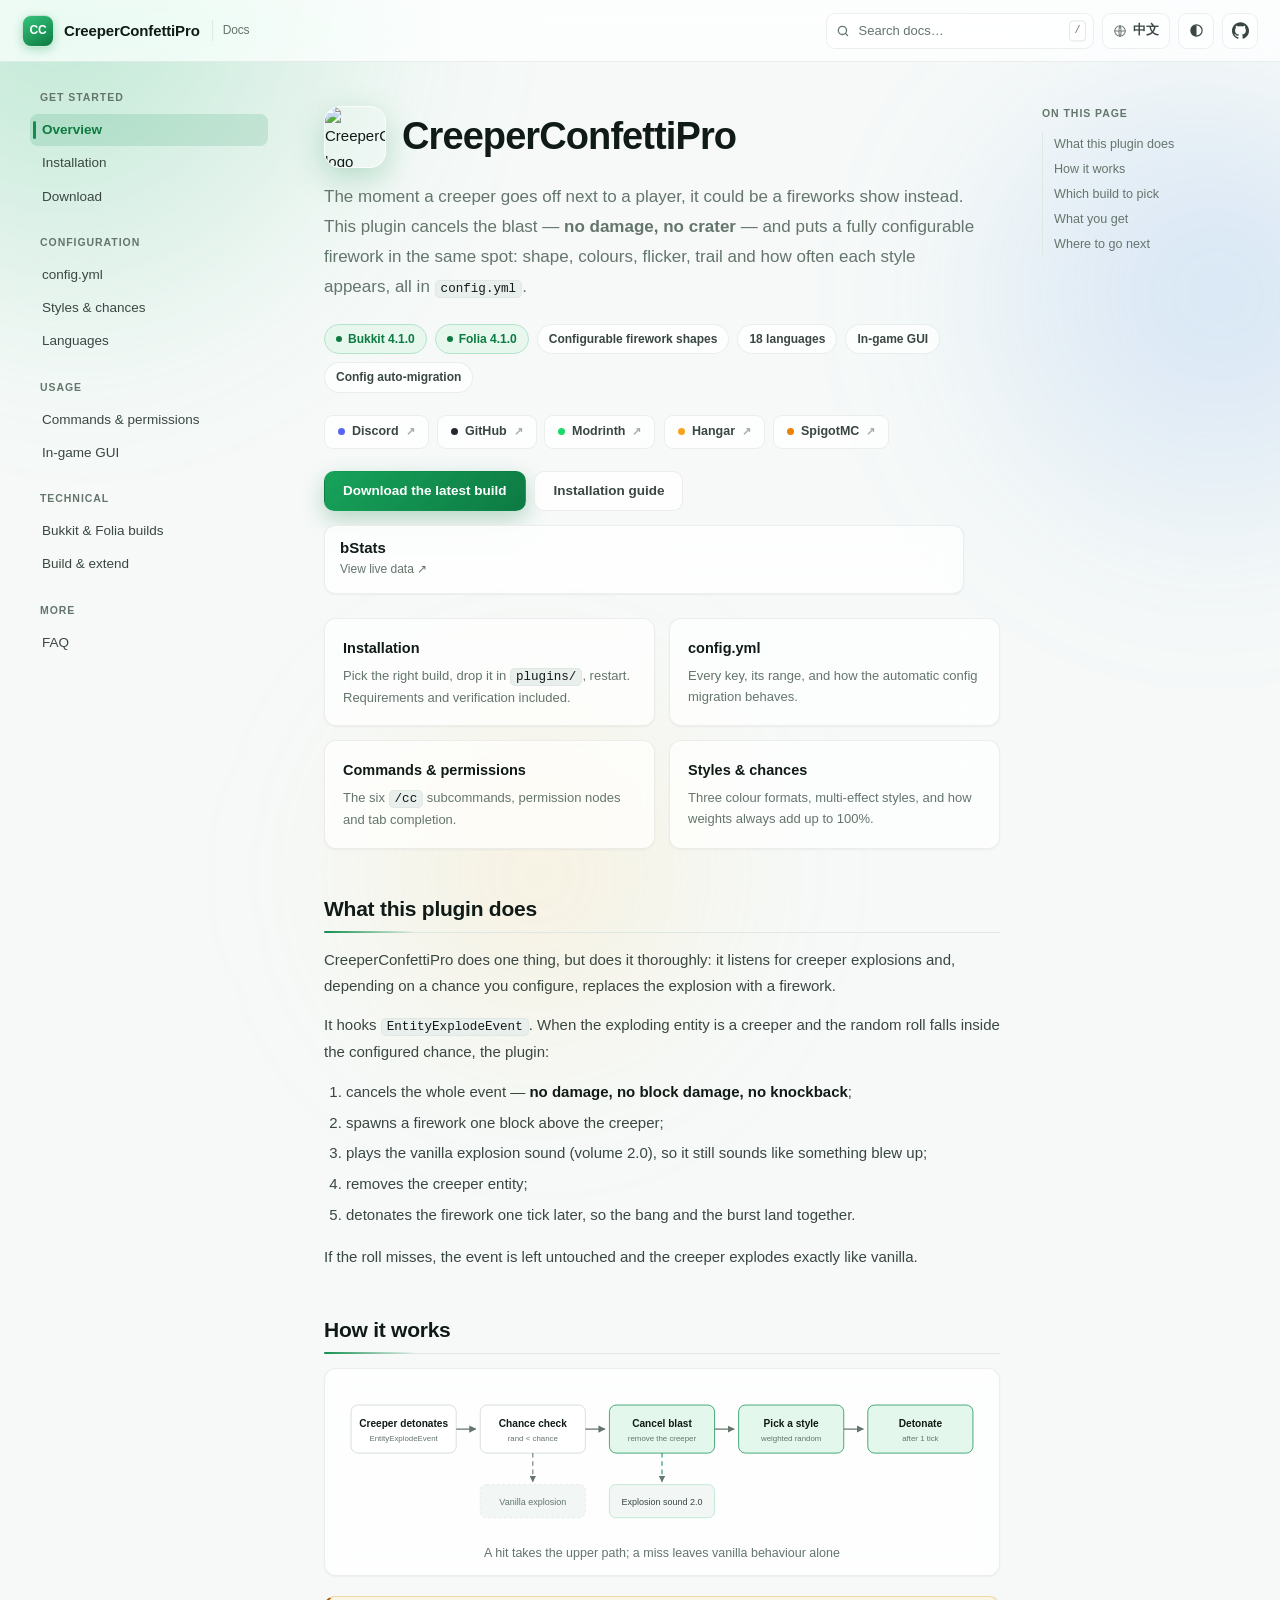
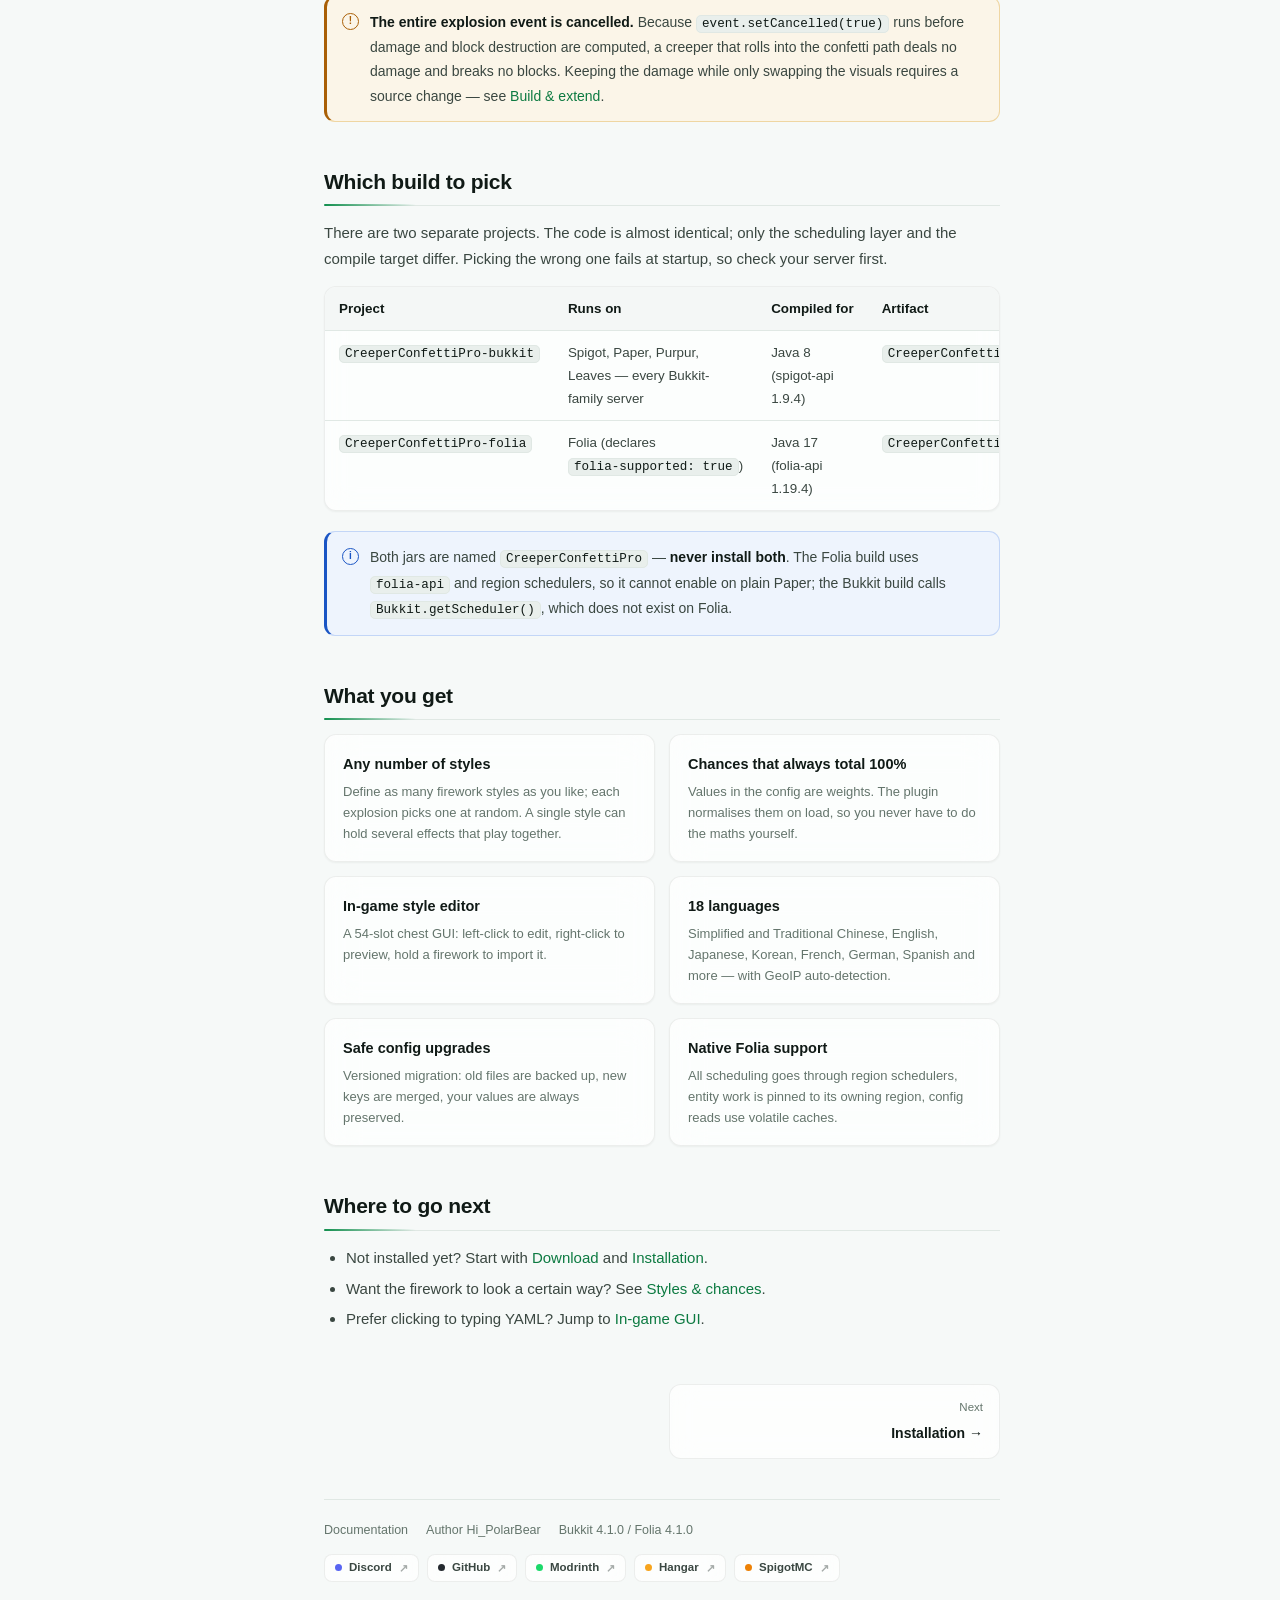
==== site/index.html @ 43a7167c "docs: add project website under site/ and Pages workflow" ====
<!DOCTYPE html>
<html lang="en" data-theme="light">
<head>
<meta charset="UTF-8">
<meta name="viewport" content="width=device-width, initial-scale=1">
<title>Overview · CreeperConfettiPro</title>
<meta name="description" content="CreeperConfettiPro is a Minecraft server plugin that turns creeper explosions into configurable fireworks. Installation, configuration, commands, styles and Folia support.">
<link rel="icon" href="https://cdn.modrinth.com/data/zOtyOPVB/bef4cc1825b9c005b7df620b4ca0ba039c67a660.jpeg">
<link rel="stylesheet" href="assets/site.css">
<script>try{var q=new URLSearchParams(location.search).get("theme");var m=q||localStorage.getItem("cc-theme-mode")||"auto";var d=m==="dark"||(m==="auto"&&matchMedia("(prefers-color-scheme: dark)").matches);document.documentElement.setAttribute("data-theme",d?"dark":"light");}catch(e){}</script>
</head>
<body data-page="index">
<div class="bg-fx"></div>

<header id="topbar"></header>

<div class="shell">
  <aside class="sidebar" id="sidebar"></aside>

  <main class="main">

    <!-- ================= English ================= -->
    <article class="content lang-block" data-lang="en">

      <div class="hero">
        <div class="hero-top">
          <img class="hero-logo" alt="CreeperConfettiPro logo" src="https://cdn.modrinth.com/data/zOtyOPVB/bef4cc1825b9c005b7df620b4ca0ba039c67a660.jpeg">
          <h1>CreeperConfettiPro</h1>
        </div>
        <p class="lead">The moment a creeper goes off next to a player, it could be a fireworks show instead. This plugin cancels the blast — <b>no damage, no crater</b> — and puts a fully configurable firework in the same spot: shape, colours, flicker, trail and how often each style appears, all in <code>config.yml</code>.</p>
      </div>

      <div class="badges">
        <span class="badge green"><span class="dot"></span>Bukkit 4.1.0</span>
        <span class="badge green"><span class="dot"></span>Folia 4.1.0</span>
        <span class="badge">Configurable firework shapes</span>
        <span class="badge">18 languages</span>
        <span class="badge">In-game GUI</span>
        <span class="badge">Config auto-migration</span>
      </div>

      <div class="social-links" data-social="hero"></div>

      <p><a class="btn btn-primary" href="download.html">Download the latest build</a>
      &nbsp;<a class="btn btn-ghost" href="install.html">Installation guide</a></p>

      <div class="stats-strip" data-bstats></div>

      <div class="cards two">
        <a class="card reveal" href="install.html">
          <div class="c-title">Installation</div>
          <div class="c-desc">Pick the right build, drop it in <code>plugins/</code>, restart. Requirements and verification included.</div>
        </a>
        <a class="card reveal" href="config.html">
          <div class="c-title">config.yml</div>
          <div class="c-desc">Every key, its range, and how the automatic config migration behaves.</div>
        </a>
        <a class="card reveal" href="commands.html">
          <div class="c-title">Commands &amp; permissions</div>
          <div class="c-desc">The six <code>/cc</code> subcommands, permission nodes and tab completion.</div>
        </a>
        <a class="card reveal" href="styles.html">
          <div class="c-title">Styles &amp; chances</div>
          <div class="c-desc">Three colour formats, multi-effect styles, and how weights always add up to 100%.</div>
        </a>
      </div>

      <h2 id="what">What this plugin does</h2>

      <p>CreeperConfettiPro does one thing, but does it thoroughly: it listens for creeper explosions and, depending on a chance you configure, replaces the explosion with a firework.</p>

      <p>It hooks <code>EntityExplodeEvent</code>. When the exploding entity is a creeper and the random roll falls inside the configured chance, the plugin:</p>

      <ol>
        <li>cancels the whole event — <strong>no damage, no block damage, no knockback</strong>;</li>
        <li>spawns a firework one block above the creeper;</li>
        <li>plays the vanilla explosion sound (volume 2.0), so it still sounds like something blew up;</li>
        <li>removes the creeper entity;</li>
        <li>detonates the firework one tick later, so the bang and the burst land together.</li>
      </ol>

      <p>If the roll misses, the event is left untouched and the creeper explodes exactly like vanilla.</p>

      <h2 id="flow">How it works</h2>

      <div class="figure reveal">
        <svg viewBox="0 0 860 200" role="img" aria-label="Flow: a creeper explosion becomes a firework">
          <defs>
            <marker id="ar-en" viewBox="0 0 10 10" refX="9" refY="5" markerWidth="6" markerHeight="6" orient="auto-start-reverse">
              <path d="M0,0 L10,5 L0,10 z" fill="var(--muted)"></path>
            </marker>
          </defs>

          <rect x="16" y="24" width="140" height="64" rx="9" fill="var(--bg-elev)" stroke="var(--border-strong)"></rect>
          <text x="86" y="53" text-anchor="middle" font-size="13.5" font-weight="600" fill="var(--text)">Creeper detonates</text>
          <text x="86" y="72" text-anchor="middle" font-size="10.5" fill="var(--muted)">EntityExplodeEvent</text>

          <rect x="188" y="24" width="140" height="64" rx="9" fill="var(--bg-elev)" stroke="var(--border-strong)"></rect>
          <text x="258" y="53" text-anchor="middle" font-size="13.5" font-weight="600" fill="var(--text)">Chance check</text>
          <text x="258" y="72" text-anchor="middle" font-size="10.5" fill="var(--muted)">rand &lt; chance</text>

          <rect x="360" y="24" width="140" height="64" rx="9" fill="var(--accent-soft)" stroke="var(--accent)"></rect>
          <text x="430" y="53" text-anchor="middle" font-size="13.5" font-weight="600" fill="var(--text)">Cancel blast</text>
          <text x="430" y="72" text-anchor="middle" font-size="10.5" fill="var(--muted)">remove the creeper</text>

          <rect x="532" y="24" width="140" height="64" rx="9" fill="var(--accent-soft)" stroke="var(--accent)"></rect>
          <text x="602" y="53" text-anchor="middle" font-size="13.5" font-weight="600" fill="var(--text)">Pick a style</text>
          <text x="602" y="72" text-anchor="middle" font-size="10.5" fill="var(--muted)">weighted random</text>

          <rect x="704" y="24" width="140" height="64" rx="9" fill="var(--accent-soft)" stroke="var(--accent)"></rect>
          <text x="774" y="53" text-anchor="middle" font-size="13.5" font-weight="600" fill="var(--text)">Detonate</text>
          <text x="774" y="72" text-anchor="middle" font-size="10.5" fill="var(--muted)">after 1 tick</text>

          <line x1="156" y1="56" x2="182" y2="56" stroke="var(--muted)" stroke-width="1.6" marker-end="url(#ar-en)"></line>
          <line x1="328" y1="56" x2="354" y2="56" stroke="var(--muted)" stroke-width="1.6" marker-end="url(#ar-en)"></line>
          <line x1="500" y1="56" x2="526" y2="56" stroke="var(--muted)" stroke-width="1.6" marker-end="url(#ar-en)"></line>
          <line x1="672" y1="56" x2="698" y2="56" stroke="var(--muted)" stroke-width="1.6" marker-end="url(#ar-en)"></line>

          <line x1="258" y1="88" x2="258" y2="126" stroke="var(--muted)" stroke-width="1.4" class="flow-dash" marker-end="url(#ar-en)"></line>
          <rect x="188" y="130" width="140" height="44" rx="8" fill="var(--bg-soft)" stroke="var(--border)" stroke-dasharray="4 3"></rect>
          <text x="258" y="157" text-anchor="middle" font-size="12" fill="var(--muted)">Vanilla explosion</text>

          <line x1="430" y1="88" x2="430" y2="126" stroke="var(--accent)" stroke-width="1.4" class="flow-dash" marker-end="url(#ar-en)"></line>
          <rect x="360" y="130" width="140" height="44" rx="8" fill="var(--bg-soft)" stroke="var(--accent-border)"></rect>
          <text x="430" y="157" text-anchor="middle" font-size="12" fill="var(--text-2)">Explosion sound 2.0</text>
        </svg>
        <div class="fig-cap">A hit takes the upper path; a miss leaves vanilla behaviour alone</div>
      </div>

      <div class="callout warn reveal">
        <span class="co-icon">!</span>
        <p><strong>The entire explosion event is cancelled.</strong> Because <code>event.setCancelled(true)</code> runs before damage and block destruction are computed, a creeper that rolls into the confetti path deals no damage and breaks no blocks. Keeping the damage while only swapping the visuals requires a source change — see <a href="build.html#keep-damage">Build &amp; extend</a>.</p>
      </div>

      <h2 id="branch">Which build to pick</h2>

      <p>There are two separate projects. The code is almost identical; only the scheduling layer and the compile target differ. Picking the wrong one fails at startup, so check your server first.</p>

      <div class="table-wrap reveal">
        <table>
          <thead>
            <tr><th>Project</th><th>Runs on</th><th>Compiled for</th><th>Artifact</th></tr>
          </thead>
          <tbody>
            <tr>
              <td><code>CreeperConfettiPro-bukkit</code></td>
              <td>Spigot, Paper, Purpur, Leaves — every Bukkit-family server</td>
              <td>Java 8 (spigot-api 1.9.4)</td>
              <td><code>CreeperConfettiPro-4.1.0-bukkit.jar</code></td>
            </tr>
            <tr>
              <td><code>CreeperConfettiPro-folia</code></td>
              <td>Folia (declares <code>folia-supported: true</code>)</td>
              <td>Java 17 (folia-api 1.19.4)</td>
              <td><code>CreeperConfettiPro-4.1.0-folia.jar</code></td>
            </tr>
          </tbody>
        </table>
      </div>

      <div class="callout note reveal">
        <span class="co-icon">i</span>
        <p>Both jars are named <code>CreeperConfettiPro</code> — <strong>never install both</strong>. The Folia build uses <code>folia-api</code> and region schedulers, so it cannot enable on plain Paper; the Bukkit build calls <code>Bukkit.getScheduler()</code>, which does not exist on Folia.</p>
      </div>

      <h2 id="features">What you get</h2>

      <div class="cards">
        <div class="card reveal">
          <div class="c-title">Any number of styles</div>
          <div class="c-desc">Define as many firework styles as you like; each explosion picks one at random. A single style can hold several effects that play together.</div>
        </div>
        <div class="card reveal">
          <div class="c-title">Chances that always total 100%</div>
          <div class="c-desc">Values in the config are weights. The plugin normalises them on load, so you never have to do the maths yourself.</div>
        </div>
        <div class="card reveal">
          <div class="c-title">In-game style editor</div>
          <div class="c-desc">A 54-slot chest GUI: left-click to edit, right-click to preview, hold a firework to import it.</div>
        </div>
        <div class="card reveal">
          <div class="c-title">18 languages</div>
          <div class="c-desc">Simplified and Traditional Chinese, English, Japanese, Korean, French, German, Spanish and more — with GeoIP auto-detection.</div>
        </div>
        <div class="card reveal">
          <div class="c-title">Safe config upgrades</div>
          <div class="c-desc">Versioned migration: old files are backed up, new keys are merged, your values are always preserved.</div>
        </div>
        <div class="card reveal">
          <div class="c-title">Native Folia support</div>
          <div class="c-desc">All scheduling goes through region schedulers, entity work is pinned to its owning region, config reads use volatile caches.</div>
        </div>
      </div>

      <h2 id="next">Where to go next</h2>

      <ul>
        <li>Not installed yet? Start with <a href="download.html">Download</a> and <a href="install.html">Installation</a>.</li>
        <li>Want the firework to look a certain way? See <a href="styles.html">Styles &amp; chances</a>.</li>
        <li>Prefer clicking to typing YAML? Jump to <a href="gui.html">In-game GUI</a>.</li>
      </ul>

    </article>

    <!-- ================= 中文 ================= -->
    <article class="content lang-block" data-lang="zh">

      <div class="hero">
        <div class="hero-top">
          <img class="hero-logo" alt="CreeperConfettiPro 图标" src="https://cdn.modrinth.com/data/zOtyOPVB/bef4cc1825b9c005b7df620b4ca0ba039c67a660.jpeg">
          <h1>CreeperConfettiPro</h1>
        </div>
        <p class="lead">苦力怕在玩家身边炸开的那一刻，本可以是一场烟花秀。这个插件取消爆炸——<b>没有伤害、没有弹坑</b>——并在同一个位置放出一支完全可配置的烟花：形状、颜色、闪烁、轨迹、每个样式出现的频率，全部写在 <code>config.yml</code> 里。</p>
      </div>

      <div class="badges">
        <span class="badge green"><span class="dot"></span>Bukkit 4.1.0</span>
        <span class="badge green"><span class="dot"></span>Folia 4.1.0</span>
        <span class="badge">烟花形状可配置</span>
        <span class="badge">18 种语言</span>
        <span class="badge">图形化管理界面</span>
        <span class="badge">配置自动迁移</span>
      </div>

      <div class="social-links" data-social="hero"></div>

      <p><a class="btn btn-primary" href="download.html">下载最新版本</a>
      &nbsp;<a class="btn btn-ghost" href="install.html">安装指南</a></p>

      <div class="stats-strip" data-bstats></div>

      <div class="cards two">
        <a class="card reveal" href="install.html">
          <div class="c-title">安装与部署</div>
          <div class="c-desc">选对分支，丢进 <code>plugins/</code>，重启即可。含环境要求与验证方法。</div>
        </a>
        <a class="card reveal" href="config.html">
          <div class="c-title">配置文件</div>
          <div class="c-desc"><code>config.yml</code> 每个字段的含义、取值范围与自动迁移规则。</div>
        </a>
        <a class="card reveal" href="commands.html">
          <div class="c-title">指令与权限</div>
          <div class="c-desc"><code>/cc</code> 的六个子命令、权限节点与 Tab 补全行为。</div>
        </a>
        <a class="card reveal" href="styles.html">
          <div class="c-title">烟花样式与概率</div>
          <div class="c-desc">三种颜色写法、多效果组合，以及概率如何自动凑成 100%。</div>
        </a>
      </div>

      <h2 id="what">这是什么插件</h2>

      <p>CreeperConfettiPro 只做一件事，但把它做得很细：监听苦力怕的爆炸事件，按你配置的概率把「爆炸」替换成「烟花」。</p>

      <p>它监听的是 <code>EntityExplodeEvent</code>。当爆炸实体是苦力怕、并且随机数落在配置的概率区间内时，插件会：</p>

      <ol>
        <li>取消整个爆炸事件——<strong>没有伤害、没有方块破坏、没有击退</strong>；</li>
        <li>在苦力怕头顶一格的位置生成一支烟花；</li>
        <li>播放一次原版的爆炸音效（音量 2.0），保留「炸了」的听觉反馈；</li>
        <li>移除苦力怕实体；</li>
        <li>延迟 1 tick 后引爆烟花，让爆炸声与烟花几乎同时出现。</li>
      </ol>

      <p>如果随机数没有命中，事件不做任何处理，苦力怕就是一次普通的原版爆炸。</p>

      <h2 id="flow">工作流程</h2>

      <div class="figure reveal">
        <svg viewBox="0 0 860 200" role="img" aria-label="苦力怕爆炸转烟花流程图">
          <defs>
            <marker id="ar-zh" viewBox="0 0 10 10" refX="9" refY="5" markerWidth="6" markerHeight="6" orient="auto-start-reverse">
              <path d="M0,0 L10,5 L0,10 z" fill="var(--muted)"></path>
            </marker>
          </defs>

          <rect x="16" y="24" width="140" height="64" rx="9" fill="var(--bg-elev)" stroke="var(--border-strong)"></rect>
          <text x="86" y="53" text-anchor="middle" font-size="13.5" font-weight="600" fill="var(--text)">苦力怕引爆</text>
          <text x="86" y="72" text-anchor="middle" font-size="10.5" fill="var(--muted)">EntityExplodeEvent</text>

          <rect x="188" y="24" width="140" height="64" rx="9" fill="var(--bg-elev)" stroke="var(--border-strong)"></rect>
          <text x="258" y="53" text-anchor="middle" font-size="13.5" font-weight="600" fill="var(--text)">概率判定</text>
          <text x="258" y="72" text-anchor="middle" font-size="10.5" fill="var(--muted)">rand &lt; chance</text>

          <rect x="360" y="24" width="140" height="64" rx="9" fill="var(--accent-soft)" stroke="var(--accent)"></rect>
          <text x="430" y="53" text-anchor="middle" font-size="13.5" font-weight="600" fill="var(--text)">取消爆炸</text>
          <text x="430" y="72" text-anchor="middle" font-size="10.5" fill="var(--muted)">移除苦力怕实体</text>

          <rect x="532" y="24" width="140" height="64" rx="9" fill="var(--accent-soft)" stroke="var(--accent)"></rect>
          <text x="602" y="53" text-anchor="middle" font-size="13.5" font-weight="600" fill="var(--text)">抽选样式</text>
          <text x="602" y="72" text-anchor="middle" font-size="10.5" fill="var(--muted)">按权重随机</text>

          <rect x="704" y="24" width="140" height="64" rx="9" fill="var(--accent-soft)" stroke="var(--accent)"></rect>
          <text x="774" y="53" text-anchor="middle" font-size="13.5" font-weight="600" fill="var(--text)">引爆烟花</text>
          <text x="774" y="72" text-anchor="middle" font-size="10.5" fill="var(--muted)">延迟 1 tick</text>

          <line x1="156" y1="56" x2="182" y2="56" stroke="var(--muted)" stroke-width="1.6" marker-end="url(#ar-zh)"></line>
          <line x1="328" y1="56" x2="354" y2="56" stroke="var(--muted)" stroke-width="1.6" marker-end="url(#ar-zh)"></line>
          <line x1="500" y1="56" x2="526" y2="56" stroke="var(--muted)" stroke-width="1.6" marker-end="url(#ar-zh)"></line>
          <line x1="672" y1="56" x2="698" y2="56" stroke="var(--muted)" stroke-width="1.6" marker-end="url(#ar-zh)"></line>

          <line x1="258" y1="88" x2="258" y2="126" stroke="var(--muted)" stroke-width="1.4" class="flow-dash" marker-end="url(#ar-zh)"></line>
          <rect x="188" y="130" width="140" height="44" rx="8" fill="var(--bg-soft)" stroke="var(--border)" stroke-dasharray="4 3"></rect>
          <text x="258" y="157" text-anchor="middle" font-size="12" fill="var(--muted)">保持原版爆炸</text>

          <line x1="430" y1="88" x2="430" y2="126" stroke="var(--accent)" stroke-width="1.4" class="flow-dash" marker-end="url(#ar-zh)"></line>
          <rect x="360" y="130" width="140" height="44" rx="8" fill="var(--bg-soft)" stroke="var(--accent-border)"></rect>
          <text x="430" y="157" text-anchor="middle" font-size="12" fill="var(--text-2)">爆炸音效 2.0</text>
        </svg>
        <div class="fig-cap">命中概率走上面一条路径；未命中则维持原版行为</div>
      </div>

      <div class="callout warn reveal">
        <span class="co-icon">!</span>
        <p><strong>取消的是整个爆炸事件。</strong>因为 <code>event.setCancelled(true)</code> 在伤害与方块破坏计算之前生效，所以命中概率时苦力怕不会造成任何伤害，也不会点燃方块。如果你想保留伤害只换掉视觉效果，需要改动源码，见 <a href="build.html#keep-damage">构建与二次开发</a>。</p>
      </div>

      <h2 id="branch">两个分支怎么选</h2>

      <p>仓库里有两个独立项目，代码几乎完全一致，差别只在调度方式与编译目标。选错了会在启动时直接报错，所以先确认服务端类型。</p>

      <div class="table-wrap reveal">
        <table>
          <thead>
            <tr><th>项目</th><th>适用服务端</th><th>编译目标</th><th>产物</th></tr>
          </thead>
          <tbody>
            <tr>
              <td><code>CreeperConfettiPro-bukkit</code></td>
              <td>Spigot、Paper、Purpur、Leaves 等所有 Bukkit 系服务端</td>
              <td>Java 8（spigot-api 1.9.4）</td>
              <td><code>CreeperConfettiPro-4.1.0-bukkit.jar</code></td>
            </tr>
            <tr>
              <td><code>CreeperConfettiPro-folia</code></td>
              <td>Folia（声明 <code>folia-supported: true</code>）</td>
              <td>Java 17（folia-api 1.19.4）</td>
              <td><code>CreeperConfettiPro-4.1.0-folia.jar</code></td>
            </tr>
          </tbody>
        </table>
      </div>

      <div class="callout note reveal">
        <span class="co-icon">i</span>
        <p>两个 jar 的插件名都叫 <code>CreeperConfettiPro</code>，<strong>不要同时装</strong>。Folia 分支使用了 <code>folia-api</code> 与区域调度器，在普通 Paper 上会因为找不到相关类而无法启用；Bukkit 分支在 Folia 上则会因为 <code>Bukkit.getScheduler()</code> 不存在而失败。</p>
      </div>

      <h2 id="features">功能一览</h2>

      <div class="cards">
        <div class="card reveal">
          <div class="c-title">任意数量的样式</div>
          <div class="c-desc">配置文件里想写几种写几种，每次爆炸随机抽一种。每个样式还能塞入多个烟花效果同时播放。</div>
        </div>
        <div class="card reveal">
          <div class="c-title">概率自动凑整</div>
          <div class="c-desc">各样式写的是「权重」，插件加载时自动归一化，保证概率之和恒为 100%，改完不用自己算。</div>
        </div>
        <div class="card reveal">
          <div class="c-title">游戏内样式编辑</div>
          <div class="c-desc">54 格箱子界面：左键编辑、右键预览、手持烟花直接入库，无需改配置文件。</div>
        </div>
        <div class="card reveal">
          <div class="c-title">18 种语言</div>
          <div class="c-desc">内置简繁中文、英日韩法德西等语言包，<code>language: auto</code> 时通过 GeoIP 自动匹配服务器地区。</div>
        </div>
        <div class="card reveal">
          <div class="c-title">配置平滑升级</div>
          <div class="c-desc">带版本号的配置迁移：升级时自动备份旧文件、合并新增字段，并保留你填过的所有值。</div>
        </div>
        <div class="card reveal">
          <div class="c-title">Folia 原生支持</div>
          <div class="c-desc">所有调度走区域调度器，实体操作锁定所属区域，配置读取走 volatile 缓存，不碰主线程假设。</div>
        </div>
      </div>

      <h2 id="next">下一步</h2>

      <ul>
        <li>还没装？从 <a href="download.html">下载</a> 和 <a href="install.html">安装与部署</a> 开始。</li>
        <li>想让烟花长成你想要的样子？看 <a href="styles.html">烟花样式与概率</a>。</li>
        <li>不想碰配置文件？直接看 <a href="gui.html">图形界面</a>。</li>
      </ul>

    </article>

    <nav class="pager" id="pager"></nav>

    <footer class="foot" id="foot"></footer>
  </main>

  <aside class="toc" id="toc"></aside>
</div>

<script src="assets/i18n.js"></script>
<script src="assets/nav.js"></script>
<script src="assets/app.js"></script>
</body>
</html>
---- site/assets/site.css ----
/* ==========================================================================
   CreeperConfettiPro Wiki — 样式表 / Stylesheet
   毛玻璃 + 极光背景 + 动效 / Glassmorphism, aurora backdrop, motion
   ========================================================================== */

:root {
  color-scheme: light;

  --bg: #f6f9f8;
  --bg-elev: #ffffff;
  --bg-soft: #f2f6f4;
  --bg-soft-2: #e9efec;
  --border: #e0e8e4;
  --border-strong: #cbd6d0;
  --text: #101a16;
  --text-2: #3a4741;
  --muted: #64756c;

  --accent: #128f4e;
  --accent-strong: #0c7a41;
  --accent-soft: #e4f7ec;
  --accent-border: #b3e3c9;

  --warn: #a95f06;
  --warn-soft: #fdf4e3;
  --warn-border: #efd6a3;
  --danger: #ad2318;
  --danger-soft: #fdeeed;
  --danger-border: #f2c4bf;
  --info: #1a55c4;
  --info-soft: #ecf2fe;
  --info-border: #c3d6f7;

  --code-bg: #0d1720;
  --code-text: #e7eef6;

  --glass: rgba(255, 255, 255, .72);
  --glass-strong: rgba(255, 255, 255, .88);
  --glass-border: rgba(255, 255, 255, .75);
  --glass-ring: rgba(16, 32, 26, .07);

  --shadow-sm: 0 1px 2px rgba(14, 30, 24, .05);
  --shadow-md: 0 12px 34px rgba(14, 40, 30, .10);
  --shadow-lg: 0 26px 60px rgba(14, 40, 30, .14);

  --blob-1: rgba(47, 190, 120, .30);
  --blob-2: rgba(80, 150, 235, .22);
  --blob-3: rgba(250, 200, 90, .20);

  --radius: 12px;
  --topbar-h: 62px;
  --ease: cubic-bezier(.22, .68, .28, 1);

  --font: -apple-system, BlinkMacSystemFont, "Segoe UI", "PingFang SC",
          "Hiragino Sans GB", "Microsoft YaHei", "Noto Sans SC", sans-serif;
  --mono: "JetBrains Mono", "SFMono-Regular", Consolas, "Liberation Mono", Menlo, monospace;
}

[data-theme="dark"] {
  color-scheme: dark;

  --bg: #080f13;
  --bg-elev: #0e171d;
  --bg-soft: #121c22;
  --bg-soft-2: #18242b;
  --border: #22303a;
  --border-strong: #31424e;
  --text: #e9f1f4;
  --text-2: #bccbd2;
  --muted: #8397a1;

  --accent: #46d38c;
  --accent-strong: #6ee6a6;
  --accent-soft: #12301f;
  --accent-border: #2b5c3f;

  --warn: #efb15c;
  --warn-soft: #2a2114;
  --warn-border: #4c3a1d;
  --danger: #f08a80;
  --danger-soft: #2c1917;
  --danger-border: #54302c;
  --info: #7fb0f8;
  --info-soft: #15223a;
  --info-border: #2a4066;

  --code-bg: #060c11;
  --code-text: #dde7f1;

  --glass: rgba(14, 22, 28, .62);
  --glass-strong: rgba(12, 20, 26, .84);
  --glass-border: rgba(255, 255, 255, .07);
  --glass-ring: rgba(255, 255, 255, .05);

  --shadow-sm: 0 1px 2px rgba(0, 0, 0, .4);
  --shadow-md: 0 14px 40px rgba(0, 0, 0, .45);
  --shadow-lg: 0 30px 70px rgba(0, 0, 0, .55);

  --blob-1: rgba(38, 180, 118, .26);
  --blob-2: rgba(52, 110, 210, .24);
  --blob-3: rgba(190, 120, 40, .14);
}

* { box-sizing: border-box; }

html {
  scroll-behavior: smooth;
  scroll-padding-top: calc(var(--topbar-h) + 18px);
  -webkit-tap-highlight-color: transparent;
}

body {
  margin: 0;
  background: var(--bg);
  color: var(--text);
  font-family: var(--font);
  font-size: 15px;
  line-height: 1.72;
  -webkit-font-smoothing: antialiased;
  overflow-x: hidden;
  transition: background .4s var(--ease), color .4s var(--ease);
}

/* ---------- 极光背景 / aurora backdrop ---------- */
body::before,
body::after {
  content: "";
  position: fixed;
  z-index: -1;
  border-radius: 50%;
  filter: blur(70px);
  pointer-events: none;
  will-change: transform;
}
body::before {
  width: 46vw;
  height: 46vw;
  top: -14vw;
  left: -10vw;
  background: radial-gradient(circle at 30% 30%, var(--blob-1), transparent 70%);
  animation: drift1 26s ease-in-out infinite alternate;
}
body::after {
  width: 42vw;
  height: 42vw;
  top: 6vw;
  right: -12vw;
  background: radial-gradient(circle at 60% 40%, var(--blob-2), transparent 70%);
  animation: drift2 32s ease-in-out infinite alternate;
}
.bg-fx {
  position: fixed;
  z-index: -1;
  width: 36vw;
  height: 36vw;
  bottom: -16vw;
  left: 24vw;
  border-radius: 50%;
  filter: blur(80px);
  background: radial-gradient(circle at 50% 50%, var(--blob-3), transparent 70%);
  pointer-events: none;
  animation: drift3 38s ease-in-out infinite alternate;
}
@keyframes drift1 { to { transform: translate3d(6vw, 4vw, 0) scale(1.12); } }
@keyframes drift2 { to { transform: translate3d(-5vw, 6vw, 0) scale(1.08); } }
@keyframes drift3 { to { transform: translate3d(-6vw, -5vw, 0) scale(1.15); } }

a { color: var(--accent-strong); text-decoration: none; }
a:hover { text-decoration: underline; }

/* ---------- 顶栏 / topbar ---------- */
.topbar {
  position: sticky;
  top: 0;
  z-index: 60;
  height: var(--topbar-h);
  display: flex;
  align-items: center;
  gap: 14px;
  padding: 0 22px;
  background: var(--glass);
  backdrop-filter: blur(20px) saturate(180%);
  -webkit-backdrop-filter: blur(20px) saturate(180%);
  border-bottom: 1px solid var(--glass-ring);
  transition: box-shadow .3s var(--ease), background .3s var(--ease);
}
.topbar.scrolled {
  background: var(--glass-strong);
  box-shadow: 0 6px 26px rgba(10, 30, 22, .08);
}
[data-theme="dark"] .topbar.scrolled { box-shadow: 0 6px 26px rgba(0, 0, 0, .5); }

.brand {
  display: flex;
  align-items: center;
  gap: 10px;
  color: var(--text);
  font-weight: 700;
  font-size: 15px;
  letter-spacing: -.01em;
  white-space: nowrap;
}
.brand:hover { text-decoration: none; }

.brand-mark {
  width: 32px;
  height: 32px;
  border-radius: 9px;
  object-fit: cover;
  display: block;
  box-shadow: 0 3px 10px rgba(18, 143, 78, .28);
  border: 1px solid var(--glass-border);
  transition: transform .4s var(--ease), box-shadow .4s var(--ease);
}
.brand:hover .brand-mark { transform: rotate(-6deg) scale(1.06); }

.brand-sub {
  color: var(--muted);
  font-weight: 500;
  font-size: 12px;
  padding-left: 10px;
  margin-left: 2px;
  border-left: 1px solid var(--border);
}

.topbar-right { margin-left: auto; display: flex; align-items: center; gap: 8px; }

.search { position: relative; width: 268px; }
.search input {
  width: 100%;
  height: 36px;
  padding: 0 34px 0 32px;
  border: 1px solid var(--glass-ring);
  border-radius: 9px;
  background: color-mix(in srgb, var(--bg-elev) 55%, transparent);
  color: var(--text);
  font-family: inherit;
  font-size: 13px;
  outline: none;
  transition: border-color .2s, box-shadow .2s, background .2s;
}
.search input::placeholder { color: var(--muted); }
.search input:focus {
  border-color: var(--accent);
  background: var(--bg-elev);
  box-shadow: 0 0 0 3px var(--accent-soft);
}
.search-icon {
  position: absolute;
  left: 10px;
  top: 50%;
  transform: translateY(-50%);
  color: var(--muted);
  pointer-events: none;
  display: flex;
}
.search kbd {
  position: absolute;
  right: 8px;
  top: 50%;
  transform: translateY(-50%);
  font-family: var(--mono);
  font-size: 10px;
  color: var(--muted);
  border: 1px solid var(--border);
  border-radius: 4px;
  padding: 1px 4px;
  background: var(--bg-elev);
}

.search-results {
  position: absolute;
  top: calc(100% + 8px);
  left: 0;
  right: 0;
  max-height: 380px;
  overflow: auto;
  background: var(--glass-strong);
  backdrop-filter: blur(24px) saturate(180%);
  -webkit-backdrop-filter: blur(24px) saturate(180%);
  border: 1px solid var(--glass-border);
  border-radius: 12px;
  box-shadow: var(--shadow-lg);
  padding: 6px;
  display: none;
  transform-origin: top center;
}
.search-results.open { display: block; animation: pop .18s var(--ease); }
@keyframes pop { from { opacity: 0; transform: translateY(-6px) scale(.98); } }

.search-results a {
  display: block;
  padding: 7px 10px;
  border-radius: 7px;
  color: var(--text);
  font-size: 13px;
  transition: background .12s;
}
.search-results a:hover, .search-results a.active {
  background: var(--accent-soft);
  text-decoration: none;
}
.search-results .r-title { font-weight: 600; }
.search-results .r-meta { color: var(--muted); font-size: 11.5px; }
.search-results .r-empty { padding: 14px 10px; color: var(--muted); font-size: 13px; }

.iconbtn {
  width: 36px;
  height: 36px;
  display: grid;
  place-items: center;
  border: 1px solid var(--glass-ring);
  border-radius: 9px;
  background: color-mix(in srgb, var(--bg-elev) 55%, transparent);
  color: var(--text-2);
  cursor: pointer;
  transition: background .2s, border-color .2s, color .2s, transform .2s var(--ease);
  position: relative;
}
.iconbtn:hover {
  background: var(--bg-elev);
  border-color: var(--border-strong);
  color: var(--text);
  transform: translateY(-1px);
}
.iconbtn:active { transform: scale(.94); }

.langbtn {
  width: auto;
  min-width: 36px;
  padding: 0 10px;
  display: flex;
  align-items: center;
  justify-content: center;
  gap: 6px;
  font-family: inherit;
  font-size: 12.5px;
  font-weight: 700;
  letter-spacing: .02em;
}
.langbtn svg { opacity: .7; }

/* GitHub 图标按钮 / GitHub icon button */
.ghbtn { text-decoration: none; }
.ghbtn:hover { text-decoration: none; }
.ghbtn svg { transition: transform .3s var(--ease); }
.ghbtn:hover svg { transform: scale(1.12) rotate(-5deg); }

.menu-btn { display: none; }

/* ---------- 布局 / layout ---------- */
.shell {
  display: grid;
  grid-template-columns: 252px minmax(0, 1fr) 208px;
  gap: 42px;
  max-width: 1400px;
  margin: 0 auto;
  padding: 0 30px;
  align-items: start;
}

.sidebar {
  position: sticky;
  top: var(--topbar-h);
  max-height: calc(100vh - var(--topbar-h));
  overflow-y: auto;
  padding: 26px 14px 40px 0;
  scrollbar-width: thin;
}
.sidebar::-webkit-scrollbar { width: 6px; }
.sidebar::-webkit-scrollbar-thumb { background: var(--border-strong); border-radius: 3px; }

.nav-group { margin-bottom: 20px; }
.nav-group-title {
  font-size: 10.5px;
  font-weight: 750;
  letter-spacing: .09em;
  color: var(--muted);
  text-transform: uppercase;
  padding: 0 10px 7px;
}
.nav a {
  position: relative;
  display: block;
  padding: 6px 12px;
  margin: 1px 0;
  border-radius: 8px;
  color: var(--text-2);
  font-size: 13.5px;
  line-height: 1.5;
  transition: background .18s, color .18s, padding-left .18s var(--ease);
}
.nav a::before {
  content: "";
  position: absolute;
  left: 3px;
  top: 50%;
  width: 3px;
  height: 0;
  border-radius: 2px;
  background: var(--accent);
  transform: translateY(-50%);
  transition: height .22s var(--ease);
}
.nav a:hover {
  background: color-mix(in srgb, var(--accent) 8%, transparent);
  color: var(--text);
  text-decoration: none;
  padding-left: 16px;
}
.nav a:hover::before { height: 12px; }
.nav a.active {
  background: color-mix(in srgb, var(--accent) 14%, transparent);
  color: var(--accent-strong);
  font-weight: 650;
}
[data-theme="dark"] .nav a.active { color: var(--accent); background: rgba(70, 211, 140, .12); }
.nav a.active::before { height: 18px; }

.main { min-width: 0; padding: 34px 0 72px; }
.content { max-width: 848px; }

/* 语言块切换 */
.lang-block { animation: langIn .38s var(--ease); }
@keyframes langIn { from { opacity: 0; transform: translateY(8px); } }

/* ---------- 排版 / typography ---------- */
h1 {
  font-size: 31px;
  line-height: 1.24;
  letter-spacing: -.024em;
  font-weight: 750;
  margin: 0 0 12px;
}
h2 {
  font-size: 21px;
  line-height: 1.35;
  letter-spacing: -.012em;
  font-weight: 720;
  margin: 46px 0 14px;
  padding-bottom: 9px;
  border-bottom: 1px solid var(--border);
  scroll-margin-top: calc(var(--topbar-h) + 16px);
  position: relative;
}
h2::after {
  content: "";
  position: absolute;
  left: 0;
  bottom: -1px;
  height: 2px;
  width: 0;
  background: linear-gradient(90deg, var(--accent), transparent);
  border-radius: 2px;
  transition: width .8s var(--ease);
}
h2.in::after { width: 92px; }
h3 {
  font-size: 16.5px;
  font-weight: 680;
  margin: 28px 0 10px;
  scroll-margin-top: calc(var(--topbar-h) + 16px);
}
h4 { font-size: 14.5px; font-weight: 680; margin: 20px 0 8px; color: var(--text-2); }

p { margin: 0 0 14px; color: var(--text-2); }
.lead, .content > p:first-of-type {
  font-size: 16px;
  color: var(--muted);
  line-height: 1.76;
}
ul, ol { margin: 0 0 16px; padding-left: 22px; color: var(--text-2); }
li { margin: 5px 0; }
li > ul, li > ol { margin: 5px 0; }
strong { color: var(--text); font-weight: 680; }
hr { border: 0; border-top: 1px solid var(--border); margin: 32px 0; }

.anchor-link {
  opacity: 0;
  margin-left: 8px;
  font-size: 14px;
  color: var(--muted);
  text-decoration: none;
  transition: opacity .18s;
}
h2:hover .anchor-link, h3:hover .anchor-link { opacity: 1; }

/* ---------- 代码 / code ---------- */
code {
  font-family: var(--mono);
  font-size: 12.6px;
  background: var(--bg-soft-2);
  border: 1px solid var(--border);
  border-radius: 5px;
  padding: 1px 5px;
  color: var(--text);
  white-space: nowrap;
}
pre {
  position: relative;
  background: var(--code-bg);
  color: var(--code-text);
  border-radius: var(--radius);
  padding: 16px 18px;
  overflow-x: auto;
  margin: 0 0 18px;
  font-size: 12.8px;
  line-height: 1.66;
  border: 1px solid rgba(255, 255, 255, .06);
  box-shadow: var(--shadow-sm);
}
pre code {
  background: none;
  border: 0;
  padding: 0;
  color: inherit;
  font-size: inherit;
  white-space: pre;
}
pre::-webkit-scrollbar { height: 8px; }
pre::-webkit-scrollbar-thumb { background: #2b3a4d; border-radius: 4px; }

.copy-btn {
  position: absolute;
  top: 8px;
  right: 8px;
  height: 26px;
  padding: 0 9px;
  font-size: 11.5px;
  font-family: var(--font);
  color: #9fb0c4;
  background: rgba(255, 255, 255, .07);
  border: 1px solid rgba(255, 255, 255, .13);
  border-radius: 6px;
  cursor: pointer;
  opacity: 0;
  transform: translateY(-3px);
  transition: opacity .18s, transform .18s, color .18s, background .18s;
}
pre:hover .copy-btn { opacity: 1; transform: none; }
.copy-btn:hover { color: #fff; background: rgba(255, 255, 255, .14); }
.copy-btn.done { color: #6ee0a4; border-color: #2b5c3d; }

.tok-c { color: #7d8fa5; font-style: italic; }
.tok-k { color: #7ee787; }
.tok-s { color: #ffab70; }
.tok-n { color: #79c0ff; }

/* ---------- 表格 / tables ---------- */
.table-wrap {
  border: 1px solid var(--glass-ring);
  border-radius: var(--radius);
  overflow: auto;
  margin: 0 0 20px;
  background: var(--glass);
  backdrop-filter: blur(14px) saturate(150%);
  -webkit-backdrop-filter: blur(14px) saturate(150%);
  box-shadow: var(--shadow-sm);
}
table { width: 100%; border-collapse: collapse; font-size: 13.4px; }
thead th {
  text-align: left;
  font-weight: 680;
  color: var(--text);
  background: color-mix(in srgb, var(--bg-soft) 80%, transparent);
  padding: 10px 14px;
  border-bottom: 1px solid var(--border);
  white-space: nowrap;
}
tbody td {
  padding: 10px 14px;
  border-bottom: 1px solid var(--border);
  color: var(--text-2);
  vertical-align: top;
}
tbody tr:last-child td { border-bottom: 0; }
tbody tr { transition: background .15s; }
tbody tr:hover { background: color-mix(in srgb, var(--accent) 5%, transparent); }
td code, th code { white-space: nowrap; }

/* ---------- 提示块 / callouts ---------- */
.callout {
  display: flex;
  gap: 11px;
  padding: 13px 15px;
  border-radius: 11px;
  border: 1px solid var(--border);
  border-left: 3px solid var(--border-strong);
  background: var(--bg-soft);
  margin: 0 0 18px;
  font-size: 14px;
}
.callout p { margin: 0; color: var(--text-2); }
.callout p + p { margin-top: 8px; }
.callout .co-icon {
  width: 17px;
  height: 17px;
  border-radius: 50%;
  border: 1px solid currentColor;
  display: inline-grid;
  place-items: center;
  font-size: 10px;
  font-weight: 750;
  line-height: 1;
  margin-top: 3px;
  flex: 0 0 auto;
}
.callout strong { color: var(--text); }
.callout.note { background: color-mix(in srgb, var(--info-soft) 78%, transparent); border-color: var(--info-border); border-left-color: var(--info); }
.callout.tip { background: color-mix(in srgb, var(--accent-soft) 78%, transparent); border-color: var(--accent-border); border-left-color: var(--accent); }
.callout.warn { background: color-mix(in srgb, var(--warn-soft) 78%, transparent); border-color: var(--warn-border); border-left-color: var(--warn); }
.callout.danger { background: color-mix(in srgb, var(--danger-soft) 78%, transparent); border-color: var(--danger-border); border-left-color: var(--danger); }
.callout.note .co-icon { color: var(--info); }
.callout.tip .co-icon { color: var(--accent); }
.callout.warn .co-icon { color: var(--warn); }
.callout.danger .co-icon { color: var(--danger); }

/* ---------- 徽章 / badges ---------- */
.badges { display: flex; flex-wrap: wrap; gap: 8px; margin: 0 0 22px; }
.badge {
  display: inline-flex;
  align-items: center;
  gap: 6px;
  font-size: 12px;
  font-weight: 600;
  padding: 4px 11px;
  border-radius: 999px;
  border: 1px solid var(--glass-ring);
  background: var(--glass);
  backdrop-filter: blur(10px);
  -webkit-backdrop-filter: blur(10px);
  color: var(--text-2);
  transition: transform .25s var(--ease), border-color .25s, box-shadow .25s;
}
.badge:hover { transform: translateY(-2px); box-shadow: var(--shadow-sm); }
.badge.green { background: color-mix(in srgb, var(--accent-soft) 85%, transparent); border-color: var(--accent-border); color: var(--accent-strong); }
[data-theme="dark"] .badge.green { color: var(--accent); }
.badge .dot {
  width: 6px; height: 6px; border-radius: 50%;
  background: currentColor;
  animation: pulse 2.4s ease-out infinite;
}
@keyframes pulse {
  0% { box-shadow: 0 0 0 0 color-mix(in srgb, currentColor 55%, transparent); }
  70% { box-shadow: 0 0 0 6px transparent; }
  100% { box-shadow: 0 0 0 0 transparent; }
}

/* ---------- 卡片 / cards ---------- */
.cards {
  display: grid;
  grid-template-columns: repeat(auto-fit, minmax(232px, 1fr));
  gap: 14px;
  margin: 0 0 20px;
}
.cards.two { grid-template-columns: repeat(2, minmax(0, 1fr)); }
.card {
  position: relative;
  display: block;
  padding: 17px 18px;
  border: 1px solid var(--glass-ring);
  border-radius: var(--radius);
  background: var(--glass);
  backdrop-filter: blur(16px) saturate(160%);
  -webkit-backdrop-filter: blur(16px) saturate(160%);
  color: inherit;
  overflow: hidden;
  box-shadow: var(--shadow-sm);
  transition: border-color .25s, box-shadow .3s var(--ease), transform .3s var(--ease);
}
.card::after {
  content: "";
  position: absolute;
  inset: 0;
  background: radial-gradient(420px circle at var(--mx, 50%) var(--my, 0%), color-mix(in srgb, var(--accent) 12%, transparent), transparent 60%);
  opacity: 0;
  transition: opacity .3s;
  pointer-events: none;
}
.card:hover::after { opacity: 1; }
a.card:hover {
  text-decoration: none;
  border-color: var(--accent-border);
  box-shadow: var(--shadow-md);
  transform: translateY(-3px);
}
.card .c-title {
  font-weight: 680;
  font-size: 14.5px;
  color: var(--text);
  margin-bottom: 4px;
  display: flex;
  align-items: center;
  gap: 7px;
}
.card .c-desc { font-size: 13px; color: var(--muted); line-height: 1.62; }

/* ---------- 首页 hero ---------- */
.hero { padding: 10px 0 8px; }
.hero-top { display: flex; align-items: center; gap: 16px; margin-bottom: 14px; }
.hero-logo {
  width: 62px;
  height: 62px;
  border-radius: 16px;
  object-fit: cover;
  border: 1px solid var(--glass-border);
  box-shadow: 0 10px 30px rgba(18, 143, 78, .25);
  animation: floaty 6s ease-in-out infinite;
}
@keyframes floaty {
  0%, 100% { transform: translateY(0); }
  50% { transform: translateY(-6px); }
}
.hero h1 { font-size: 38px; margin: 0; }
.hero .lead { font-size: 17px; max-width: 660px; }
.hero .lead b { white-space: nowrap; }

/* ---------- 步骤 / steps ---------- */
.steps { counter-reset: step; list-style: none; padding: 0; margin: 0 0 20px; }
.steps > li {
  position: relative;
  padding: 0 0 20px 40px;
  border-left: 1px solid var(--border);
  margin-left: 13px;
}
.steps > li:last-child { border-left-color: transparent; padding-bottom: 0; }
.steps > li::before {
  counter-increment: step;
  content: counter(step);
  position: absolute;
  left: -13px;
  top: -1px;
  width: 26px;
  height: 26px;
  display: grid;
  place-items: center;
  border-radius: 50%;
  background: var(--accent-soft);
  border: 1px solid var(--accent-border);
  color: var(--accent-strong);
  font-size: 12.5px;
  font-weight: 750;
  transition: transform .3s var(--ease), box-shadow .3s;
}
.steps > li:hover::before { transform: scale(1.12); box-shadow: 0 0 0 4px color-mix(in srgb, var(--accent) 12%, transparent); }
[data-theme="dark"] .steps > li::before { color: var(--accent); }
.steps .s-title { font-weight: 680; color: var(--text); margin-bottom: 4px; }

/* ---------- 目录 / TOC ---------- */
.toc {
  position: sticky;
  top: var(--topbar-h);
  max-height: calc(100vh - var(--topbar-h));
  overflow-y: auto;
  padding: 42px 0 40px;
  font-size: 12.6px;
}
.toc-title {
  font-size: 10.5px;
  font-weight: 750;
  letter-spacing: .09em;
  text-transform: uppercase;
  color: var(--muted);
  margin-bottom: 10px;
}
.toc ul { list-style: none; margin: 0; padding: 0 0 0 10px; border-left: 1px solid var(--border); }
.toc li { margin: 0; }
.toc a {
  display: block;
  padding: 3px 0 3px 10px;
  margin-left: -11px;
  border-left: 2px solid transparent;
  color: var(--muted);
  line-height: 1.5;
  transition: color .18s, border-color .18s, padding-left .18s;
}
.toc a:hover { color: var(--text); text-decoration: none; padding-left: 14px; }
.toc a.active { color: var(--accent-strong); border-left-color: var(--accent); font-weight: 650; }
[data-theme="dark"] .toc a.active { color: var(--accent); }
.toc .lv3 { padding-left: 22px; font-size: 12px; }

/* ---------- 翻页 / pager ---------- */
.pager {
  display: grid;
  grid-template-columns: 1fr 1fr;
  gap: 14px;
  margin: 52px 0 0;
  max-width: 848px;
}
.pager a {
  display: block;
  padding: 13px 16px;
  border: 1px solid var(--glass-ring);
  border-radius: var(--radius);
  background: var(--glass);
  backdrop-filter: blur(14px);
  -webkit-backdrop-filter: blur(14px);
  transition: border-color .22s, background .22s, transform .22s var(--ease), box-shadow .22s;
}
.pager a:hover {
  border-color: var(--accent-border);
  background: var(--glass-strong);
  text-decoration: none;
  transform: translateY(-2px);
  box-shadow: var(--shadow-md);
}
.pager .p-label { font-size: 11.5px; color: var(--muted); margin-bottom: 3px; }
.pager .p-title { font-weight: 650; color: var(--text); font-size: 14px; }
.pager .next { text-align: right; }
.pager .next:only-child { grid-column: 2; }

.foot {
  max-width: 848px;
  margin-top: 40px;
  padding-top: 20px;
  border-top: 1px solid var(--border);
  font-size: 12.5px;
  color: var(--muted);
  display: flex;
  flex-wrap: wrap;
  gap: 8px 18px;
}

/* ---------- 流程图 / figure ---------- */
.figure {
  border: 1px solid var(--glass-ring);
  border-radius: var(--radius);
  background: var(--glass);
  backdrop-filter: blur(14px);
  -webkit-backdrop-filter: blur(14px);
  padding: 18px 14px 10px;
  margin: 0 0 20px;
  overflow-x: auto;
  box-shadow: var(--shadow-sm);
}
.figure svg { display: block; width: 100%; height: auto; min-width: 560px; }
.figure .fig-cap { font-size: 12.5px; color: var(--muted); text-align: center; margin-top: 6px; }

.flow-dash {
  stroke-dasharray: 6 5;
  animation: dashmove 1.6s linear infinite;
}
@keyframes dashmove { to { stroke-dashoffset: -22; } }

/* ---------- GUI 示意图 / inventory schematic ---------- */
.gui-window {
  width: fit-content;
  max-width: 100%;
  margin: 0 auto 10px;
  padding: 10px 12px 14px;
  border: 1px solid var(--border);
  border-radius: 12px;
  background: color-mix(in srgb, var(--bg-elev) 78%, transparent);
  backdrop-filter: blur(14px);
  -webkit-backdrop-filter: blur(14px);
  box-shadow: var(--shadow-md);
  overflow-x: auto;
}
.gui-title {
  text-align: center;
  font-size: 12.5px;
  font-weight: 650;
  color: var(--muted);
  padding: 2px 0 10px;
  letter-spacing: .01em;
}
.gui-grid {
  display: grid;
  grid-template-columns: repeat(9, 46px);
  grid-auto-rows: 46px;
  gap: 4px;
  justify-content: center;
}
.gslot {
  display: grid;
  place-items: center;
  border-radius: 5px;
  border: 1px solid var(--border);
  background: var(--bg-soft-2);
  color: var(--text-2);
  font-size: 9.5px;
  line-height: 1.1;
  text-align: center;
  padding: 2px;
  transition: transform .18s var(--ease), box-shadow .18s;
}
.gslot:hover { transform: translateY(-2px); box-shadow: var(--shadow-sm); }
.gslot.style {
  background: color-mix(in srgb, var(--accent) 9%, var(--bg-elev));
  border-color: color-mix(in srgb, var(--accent) 22%, var(--border));
}
.gslot.style::after {
  content: "";
  width: 16px;
  height: 16px;
  background: color-mix(in srgb, var(--accent) 72%, transparent);
  clip-path: polygon(50% 0%, 58% 42%, 100% 50%, 58% 58%, 50% 100%, 42% 58%, 0% 50%, 42% 42%);
}
.gslot.filler {
  background: color-mix(in srgb, var(--bg-soft-2) 55%, transparent);
  border-color: var(--border);
}
.gslot.act {
  background: color-mix(in srgb, var(--accent) 14%, var(--bg-elev));
  border-color: var(--accent-border);
  color: var(--accent-strong);
  font-weight: 650;
}
[data-theme="dark"] .gslot.act { color: var(--accent); }
.gslot.num {
  background: var(--bg-elev);
  border-color: var(--border-strong);
  color: var(--muted);
  font-family: var(--mono);
  font-size: 9.5px;
}
.gui-cap { text-align: center; font-size: 12.5px; color: var(--muted); margin: 0 0 22px; }

/* ---------- bStats 数据条 / live stats ---------- */
.stats-strip {
  display: grid;
  grid-template-columns: repeat(auto-fit, minmax(148px, 1fr));
  gap: 10px;
  margin: 0 0 24px;
  max-width: 640px;
}
.stat-card {
  padding: 13px 15px;
  border: 1px solid var(--glass-ring);
  border-radius: 11px;
  background: var(--glass);
  backdrop-filter: blur(14px);
  -webkit-backdrop-filter: blur(14px);
  box-shadow: var(--shadow-sm);
  transition: transform .22s var(--ease), border-color .22s, box-shadow .22s;
}
.stat-card:hover {
  transform: translateY(-2px);
  box-shadow: var(--shadow-md);
  border-color: var(--accent-border);
}
a.stat-link { text-decoration: none; }
a.stat-link:hover { text-decoration: none; }
.stat-num {
  display: flex;
  align-items: baseline;
  gap: 7px;
  font-size: 24px;
  font-weight: 750;
  letter-spacing: -.02em;
  color: var(--text);
  font-variant-numeric: tabular-nums;
  line-height: 1.15;
}
.stat-num.small { font-size: 15px; font-weight: 700; letter-spacing: 0; }
.stat-label { font-size: 12px; color: var(--muted); margin-top: 3px; }
.stat-delta { font-size: 11.5px; font-weight: 650; letter-spacing: 0; }
.stat-delta.up { color: #16a34a; }
.stat-delta.down { color: #dc2626; }
[data-theme="dark"] .stat-delta.up { color: #4ade80; }
[data-theme="dark"] .stat-delta.down { color: #f87171; }

/* ---------- 平台入口 / platform links ---------- */
.social-links {
  display: flex;
  flex-wrap: wrap;
  gap: 8px;
  margin: 2px 0 22px;
}
.link-pill {
  display: inline-flex;
  align-items: center;
  gap: 7px;
  height: 34px;
  padding: 0 13px;
  border-radius: 9px;
  border: 1px solid var(--glass-ring);
  background: var(--glass);
  backdrop-filter: blur(12px);
  -webkit-backdrop-filter: blur(12px);
  color: var(--text-2);
  font-size: 12.5px;
  font-weight: 600;
  transition: transform .2s var(--ease), border-color .2s, box-shadow .2s, color .2s;
}
.link-pill:hover {
  text-decoration: none;
  color: var(--text);
  border-color: var(--accent-border);
  transform: translateY(-2px);
  box-shadow: var(--shadow-md);
}
.lp-dot { width: 7px; height: 7px; border-radius: 50%; background: var(--muted); flex: 0 0 auto; }
.lp-arrow { opacity: .45; font-size: 11px; transition: transform .2s var(--ease), opacity .2s; }
.link-pill:hover .lp-arrow { opacity: 1; transform: translate(1px, -1px); }
.link-pill.discord .lp-dot { background: #5865f2; }
.link-pill.github .lp-dot { background: #24292f; }
.link-pill.modrinth .lp-dot { background: #1bd96a; }
.link-pill.hangar .lp-dot { background: #f7a41d; }
.link-pill.spigot .lp-dot { background: #ed8106; }
[data-theme="dark"] .link-pill.github .lp-dot { background: #e6edf3; }
.link-pill.sm { height: 28px; padding: 0 10px; font-size: 11.5px; border-radius: 8px; }
.foot-social { display: flex; flex-wrap: wrap; gap: 8px; width: 100%; margin-top: 4px; }


/* ---------- 按钮 / buttons ---------- */
.btn {
  display: inline-flex;
  align-items: center;
  justify-content: center;
  gap: 8px;
  height: 40px;
  padding: 0 18px;
  border-radius: 10px;
  border: 1px solid var(--border-strong);
  background: var(--bg-elev);
  color: var(--text);
  font-family: inherit;
  font-size: 13.5px;
  font-weight: 650;
  cursor: pointer;
  transition: transform .2s var(--ease), box-shadow .25s, background .25s, border-color .25s;
}
.btn:hover { text-decoration: none; transform: translateY(-2px); box-shadow: var(--shadow-md); }
.btn:active { transform: translateY(0) scale(.98); }
.btn-primary {
  background: linear-gradient(135deg, #17a35a, #0d7a43);
  border-color: transparent;
  color: #fff;
  box-shadow: 0 8px 22px rgba(15, 122, 66, .28);
}
.btn-primary:hover { box-shadow: 0 14px 32px rgba(15, 122, 66, .38); }
.btn-ghost { background: var(--glass); border-color: var(--glass-ring); color: var(--text-2); }
.btn[disabled], .btn.disabled { opacity: .5; pointer-events: none; }

/* ---------- 下载页 / download ---------- */
.dl-meta {
  display: flex;
  flex-wrap: wrap;
  gap: 8px 18px;
  align-items: center;
  font-size: 12.5px;
  color: var(--muted);
  margin: 0 0 22px;
  min-height: 24px;
}
.dl-meta .pill {
  display: inline-flex;
  align-items: center;
  gap: 6px;
  padding: 3px 10px;
  border-radius: 999px;
  border: 1px solid var(--accent-border);
  background: var(--accent-soft);
  color: var(--accent-strong);
  font-weight: 650;
  font-size: 12px;
}
[data-theme="dark"] .dl-meta .pill { color: var(--accent); }

.dl-grid {
  display: grid;
  grid-template-columns: repeat(auto-fit, minmax(280px, 1fr));
  gap: 16px;
  margin: 0 0 22px;
}
.dl-card {
  position: relative;
  display: flex;
  flex-direction: column;
  gap: 12px;
  padding: 20px;
  border-radius: 14px;
  border: 1px solid var(--glass-ring);
  background: var(--glass);
  backdrop-filter: blur(18px) saturate(160%);
  -webkit-backdrop-filter: blur(18px) saturate(160%);
  box-shadow: var(--shadow-sm);
  transition: transform .3s var(--ease), box-shadow .3s var(--ease), border-color .3s;
  overflow: hidden;
}
.dl-card::before {
  content: "";
  position: absolute;
  inset: 0 0 auto 0;
  height: 3px;
  background: linear-gradient(90deg, var(--accent), #5bb8ff);
  opacity: .85;
}
.dl-card:hover { transform: translateY(-3px); box-shadow: var(--shadow-md); border-color: var(--accent-border); }
.dl-card h3 { margin: 2px 0 0; font-size: 17px; }
.dl-card .dl-sub { font-size: 12.5px; color: var(--muted); margin: 0; }
.dl-card .dl-file {
  font-family: var(--mono);
  font-size: 12px;
  color: var(--text-2);
  background: var(--bg-soft-2);
  border: 1px solid var(--border);
  border-radius: 7px;
  padding: 7px 10px;
  word-break: break-all;
}
.dl-stats { display: flex; gap: 16px; font-size: 12px; color: var(--muted); }
.dl-stats b { color: var(--text); font-weight: 650; }
.dl-card .btn { margin-top: auto; width: 100%; }

.dl-skeleton {
  height: 200px;
  border-radius: 14px;
  border: 1px solid var(--glass-ring);
  background: linear-gradient(100deg, var(--bg-soft) 20%, var(--bg-soft-2) 40%, var(--bg-soft) 60%);
  background-size: 220% 100%;
  animation: shimmer 1.5s linear infinite;
}
@keyframes shimmer { to { background-position: -120% 0; } }

.dl-note { font-size: 12.5px; color: var(--muted); }
.dl-error {
  border: 1px solid var(--warn-border);
  background: var(--warn-soft);
  border-radius: var(--radius);
  padding: 16px 18px;
  margin: 0 0 20px;
}
.dl-error p { margin: 0 0 10px; color: var(--text-2); font-size: 13.5px; }

.release-notes {
  margin-top: 8px;
  padding: 18px 20px;
  border: 1px solid var(--glass-ring);
  border-radius: var(--radius);
  background: var(--glass);
  backdrop-filter: blur(14px);
  -webkit-backdrop-filter: blur(14px);
  font-size: 13.5px;
  color: var(--text-2);
  line-height: 1.72;
}
.release-notes:empty { display: none; }
.release-notes > *:first-child { margin-top: 0; }
.release-notes > *:last-child { margin-bottom: 0; }
.release-notes h3,
.release-notes h4,
.release-notes h5,
.release-notes h6 {
  color: var(--text);
  font-weight: 700;
  line-height: 1.35;
  border: 0;
  padding: 0;
  margin: 22px 0 8px;
  scroll-margin-top: 0;
}
.release-notes h3 { font-size: 17px; }
.release-notes h4 { font-size: 15.5px; }
.release-notes h5 { font-size: 14.5px; }
.release-notes h6 { font-size: 13.5px; }
.release-notes h3::after,
.release-notes h4::after { display: none; }
.release-notes p { margin: 0 0 10px; color: var(--text-2); }
.release-notes ul,
.release-notes ol { margin: 0 0 12px; padding-left: 20px; }
.release-notes li { margin: 3px 0; }
.release-notes hr {
  border: 0;
  border-top: 1px solid var(--border);
  margin: 20px 0;
}
.release-notes blockquote {
  margin: 0 0 12px;
  padding: 8px 14px;
  border-left: 3px solid var(--accent-border);
  background: color-mix(in srgb, var(--accent-soft) 55%, transparent);
  border-radius: 0 8px 8px 0;
  color: var(--text-2);
  font-size: 13px;
}
.release-notes blockquote p { margin: 0; }
.release-notes table {
  width: 100%;
  border-collapse: collapse;
  font-size: 12.8px;
  margin: 0 0 14px;
  border: 1px solid var(--border);
  border-radius: 8px;
  overflow: hidden;
}
.release-notes thead th {
  background: var(--bg-soft);
  padding: 7px 10px;
  border-bottom: 1px solid var(--border);
  white-space: normal;
}
.release-notes tbody td {
  padding: 7px 10px;
  border-bottom: 1px solid var(--border);
  color: var(--text-2);
}
.release-notes tbody tr:last-child td { border-bottom: 0; }
.release-notes pre {
  background: var(--code-bg);
  border-radius: 9px;
  padding: 12px 14px;
  font-size: 12.2px;
  margin: 0 0 14px;
}
.release-notes pre code { font-size: inherit; background: none; border: 0; padding: 0; white-space: pre; }
.release-notes code { font-size: 12px; }

/* ---------- 滚动进场 / scroll reveal ---------- */
.reveal {
  opacity: 0;
  transform: translateY(16px);
  transition: opacity .65s var(--ease), transform .65s var(--ease);
  transition-delay: var(--d, 0ms);
}
.reveal.in { opacity: 1; transform: none; }

/* ---------- 主题切换圆形扩散 / view transition ---------- */
::view-transition-old(root),
::view-transition-new(root) {
  animation: none;
  mix-blend-mode: normal;
}
::view-transition-new(root) { z-index: 9999; }
::view-transition-old(root) { z-index: 1; }

/* ---------- 移动端 / responsive ---------- */
@media (max-width: 1279px) {
  .shell { grid-template-columns: 234px minmax(0, 1fr); gap: 30px; }
  .toc { display: none; }
}
@media (max-width: 899px) {
  .shell { grid-template-columns: minmax(0, 1fr); padding: 0 18px; gap: 0; }
  .sidebar {
    position: fixed;
    top: var(--topbar-h);
    left: 0;
    bottom: 0;
    width: 272px;
    max-height: none;
    background: var(--glass-strong);
    backdrop-filter: blur(24px) saturate(180%);
    -webkit-backdrop-filter: blur(24px) saturate(180%);
    border-right: 1px solid var(--glass-border);
    padding: 20px 16px 40px;
    transform: translateX(-102%);
    transition: transform .28s var(--ease);
    z-index: 55;
    box-shadow: var(--shadow-lg);
  }
  .sidebar.open { transform: translateX(0); }
  .menu-btn { display: grid; }
  .main { padding: 26px 0 56px; }
  .search { width: 150px; }
  .search kbd { display: none; }
  .brand-sub { display: none; }
  .hero h1 { font-size: 28px; }
  .hero-logo { width: 50px; height: 50px; border-radius: 13px; }
  h1 { font-size: 25px; }
  h2 { font-size: 19px; margin-top: 34px; }
  .pager { grid-template-columns: 1fr; }
  .pager .next { grid-column: 1; text-align: left; }
  .cards.two { grid-template-columns: 1fr; }
}
@media (max-width: 600px) {
  .topbar { padding: 0 12px; gap: 8px; }
  .search { display: none; }
  .topbar-right { gap: 6px; }
  .langbtn span { display: none; }
  .langbtn { width: 36px; padding: 0; }
}

.overlay {
  display: none;
  position: fixed;
  inset: var(--topbar-h) 0 0;
  background: rgba(8, 18, 14, .42);
  z-index: 50;
  opacity: 0;
  transition: opacity .25s;
}
.overlay.show { display: block; opacity: 1; }
@media (min-width: 900px) { .overlay { display: none !important; } }

::selection { background: color-mix(in srgb, var(--accent) 22%, transparent); color: var(--text); }

/* ---------- 降级 / fallbacks ---------- */
@supports not ((backdrop-filter: blur(1px)) or (-webkit-backdrop-filter: blur(1px))) {
  .topbar, .search-results, .card, .callout, .table-wrap, .figure, .pager a,
  .badge, .dl-card, .gui-grid, .release-notes, .sidebar {
    background: var(--bg-elev);
  }
}

@media (prefers-reduced-motion: reduce) {
  html { scroll-behavior: auto; }
  *, *::before, *::after {
    animation-duration: .001ms !important;
    animation-iteration-count: 1 !important;
    transition-duration: .001ms !important;
  }
  .reveal { opacity: 1; transform: none; }
}

/* 小圆点 / small dot */
.badge-dot {
  width: 6px;
  height: 6px;
  border-radius: 50%;
  background: currentColor;
  display: inline-block;
  animation: pulse 2.4s ease-out infinite;
}
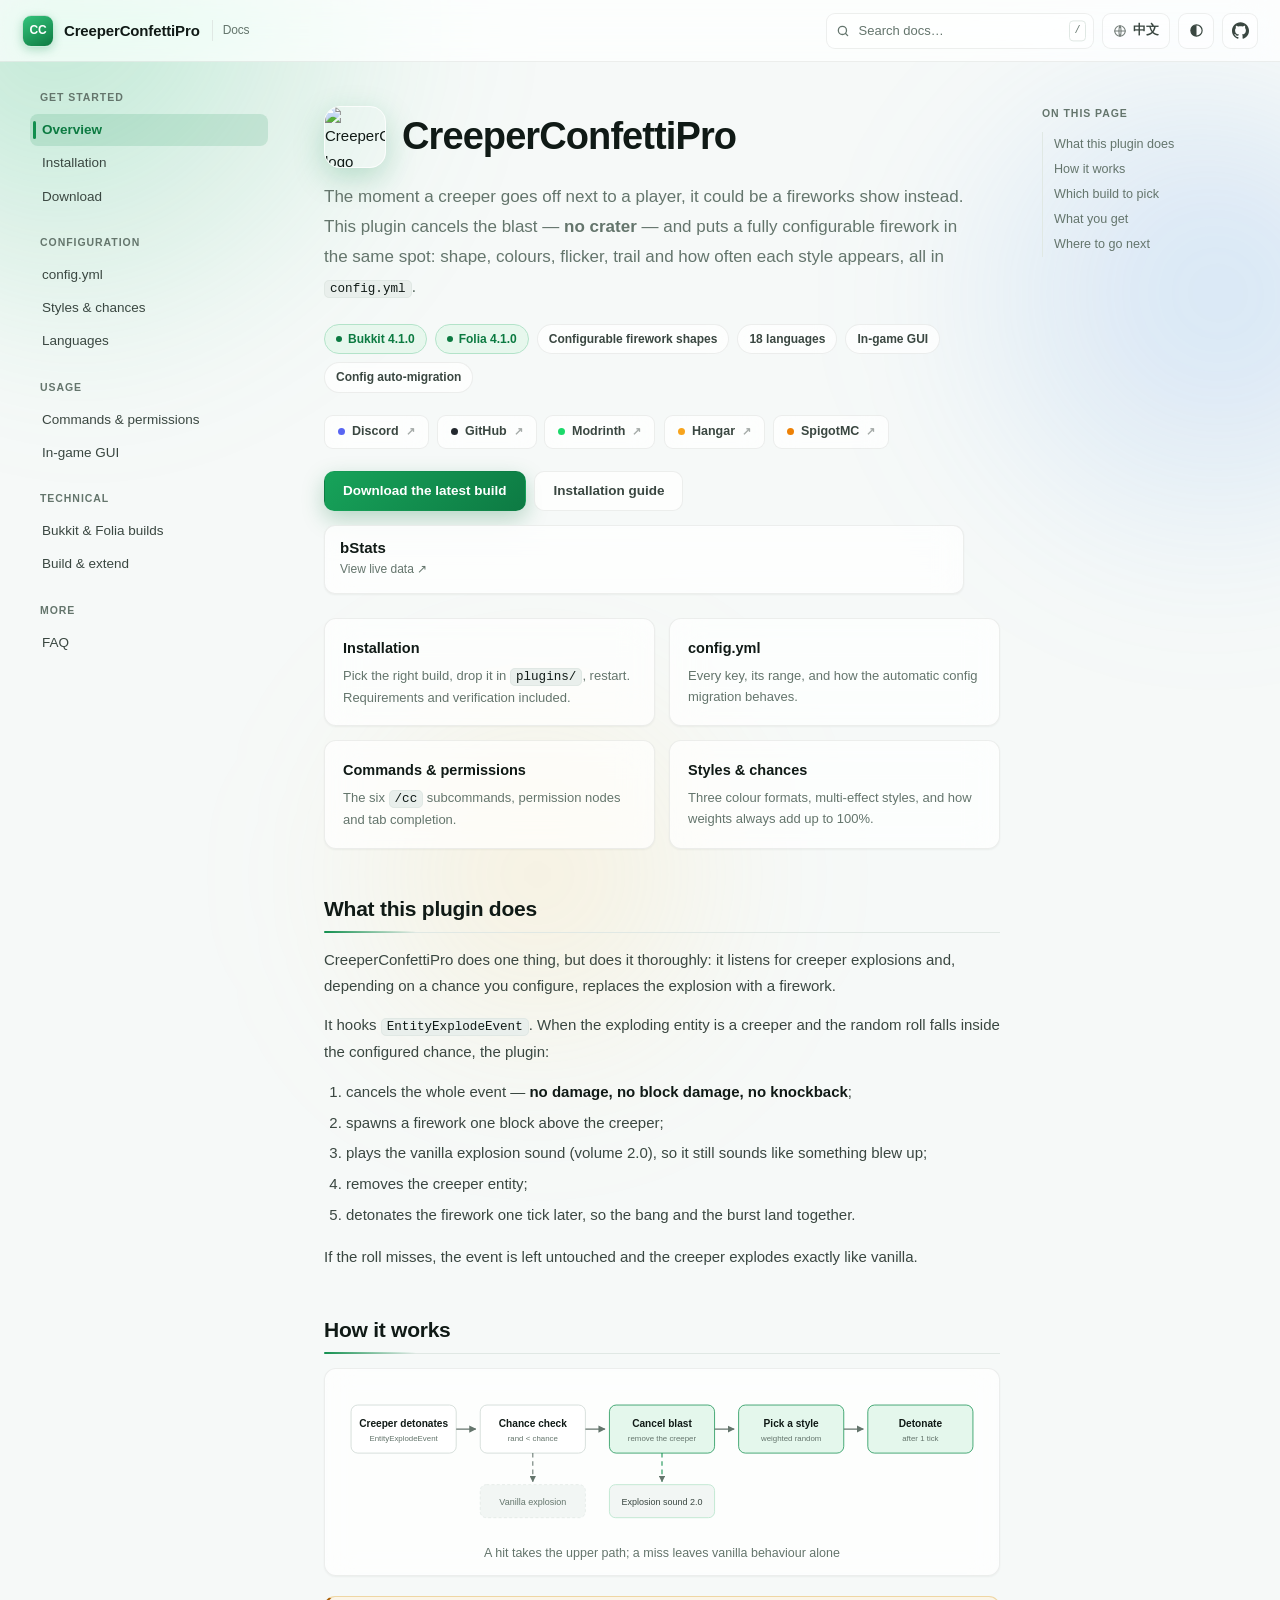
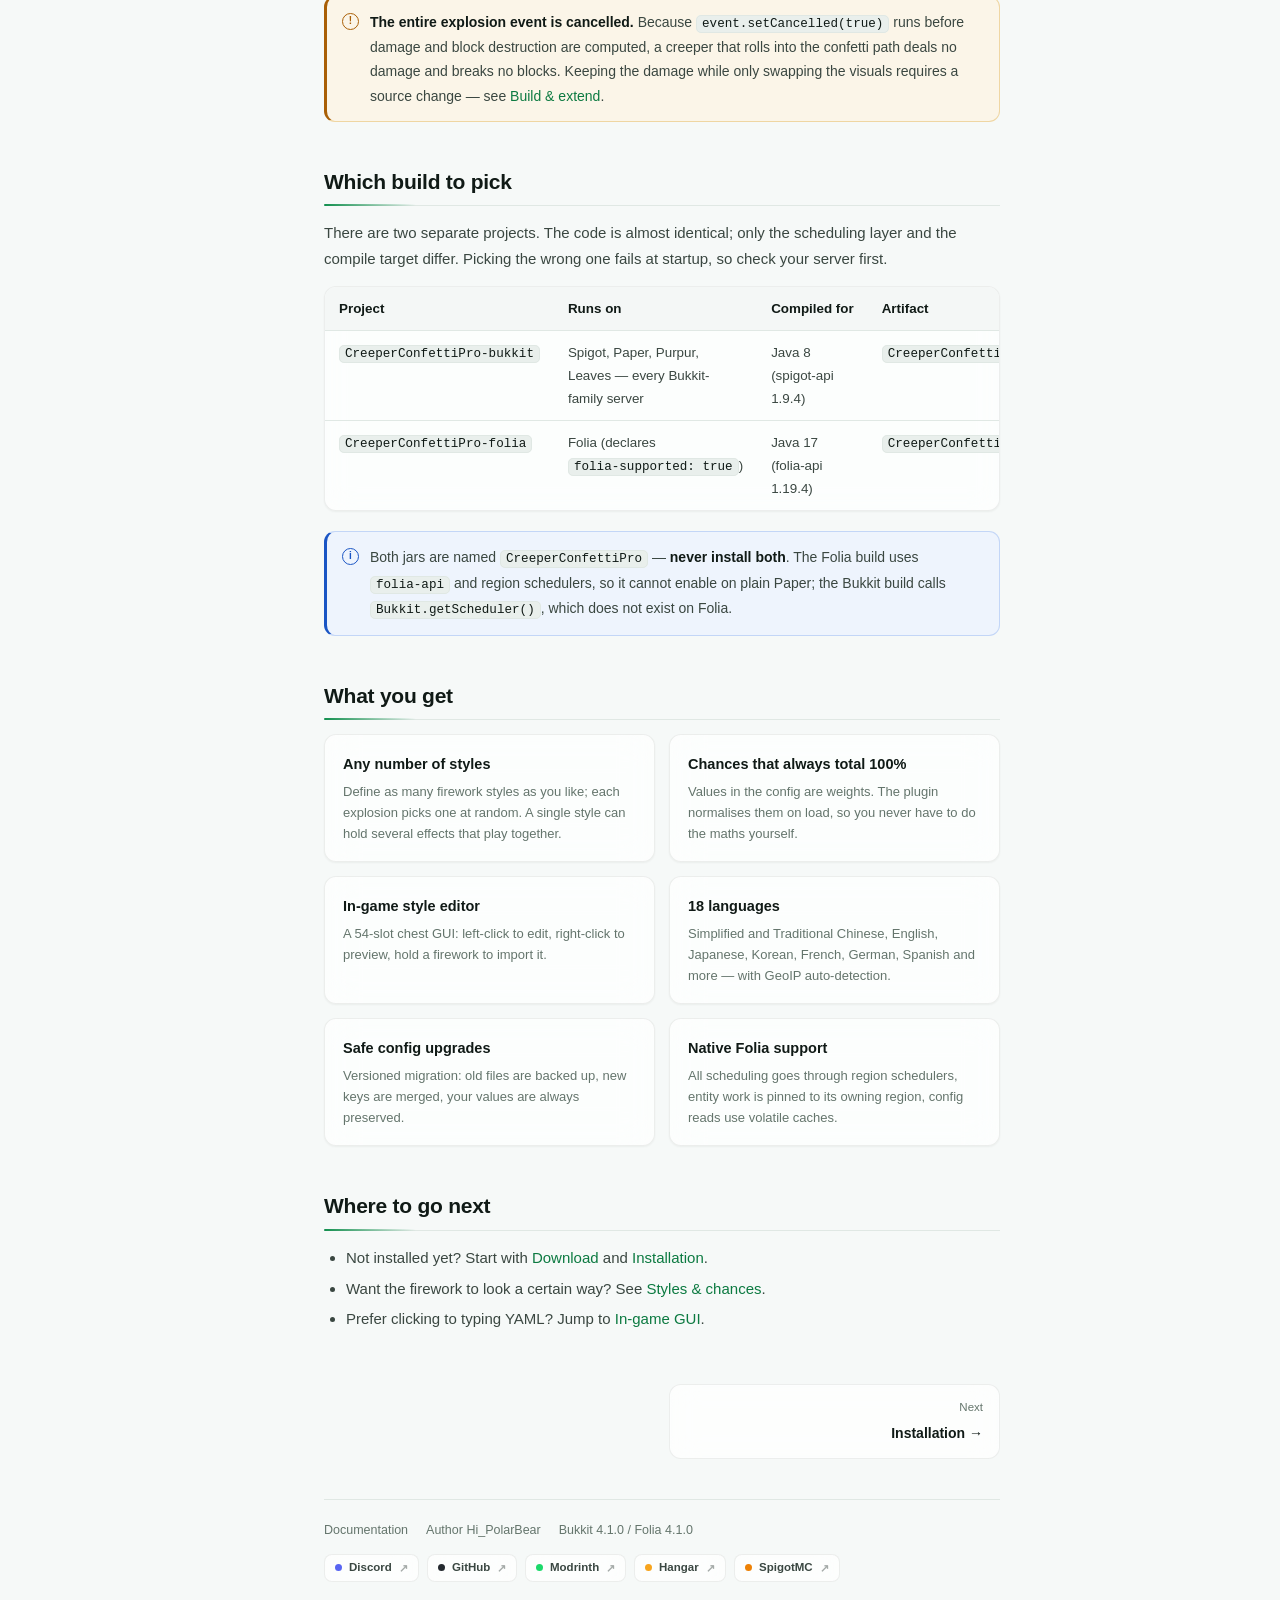
==== commit 3f18df7a: "Update index.html" ====
--- a/site/index.html
+++ b/site/index.html
@@ -27,7 +27,7 @@
           <img class="hero-logo" alt="CreeperConfettiPro logo" src="https://cdn.modrinth.com/data/zOtyOPVB/bef4cc1825b9c005b7df620b4ca0ba039c67a660.jpeg">
           <h1>CreeperConfettiPro</h1>
         </div>
-        <p class="lead">The moment a creeper goes off next to a player, it could be a fireworks show instead. This plugin cancels the blast — <b>no damage, no crater</b> — and puts a fully configurable firework in the same spot: shape, colours, flicker, trail and how often each style appears, all in <code>config.yml</code>.</p>
+        <p class="lead">The moment a creeper goes off next to a player, it could be a fireworks show instead. This plugin cancels the blast — <b>no crater</b> — and puts a fully configurable firework in the same spot: shape, colours, flicker, trail and how often each style appears, all in <code>config.yml</code>.</p>
       </div>
 
       <div class="badges">
@@ -210,7 +210,7 @@
           <img class="hero-logo" alt="CreeperConfettiPro 图标" src="https://cdn.modrinth.com/data/zOtyOPVB/bef4cc1825b9c005b7df620b4ca0ba039c67a660.jpeg">
           <h1>CreeperConfettiPro</h1>
         </div>
-        <p class="lead">苦力怕在玩家身边炸开的那一刻，本可以是一场烟花秀。这个插件取消爆炸——<b>没有伤害、没有弹坑</b>——并在同一个位置放出一支完全可配置的烟花：形状、颜色、闪烁、轨迹、每个样式出现的频率，全部写在 <code>config.yml</code> 里。</p>
+        <p class="lead">苦力怕在玩家身边炸开的那一刻，本可以是一场烟花秀。这个插件取消爆炸——<b>没有弹坑</b>——并在同一个位置放出一支完全可配置的烟花：形状、颜色、闪烁、轨迹、每个样式出现的频率，全部写在 <code>config.yml</code> 里。</p>
       </div>
 
       <div class="badges">
